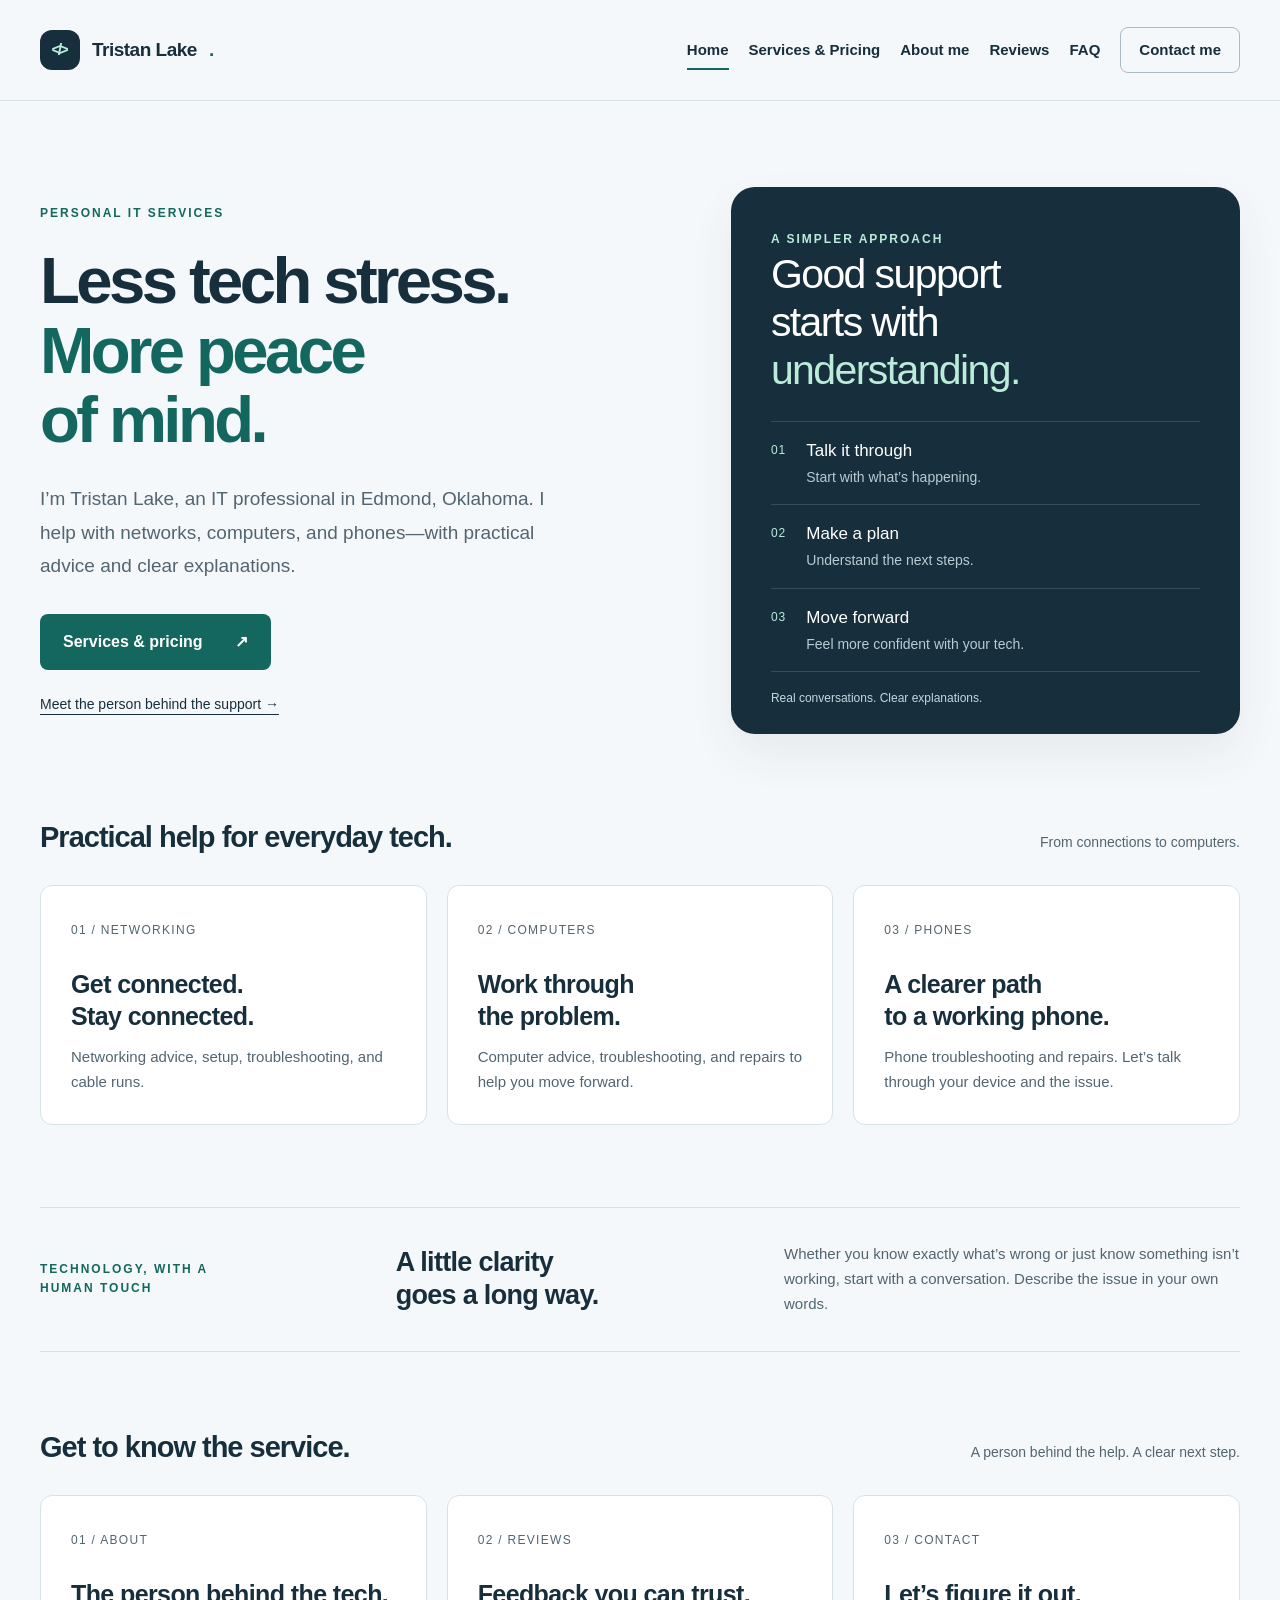
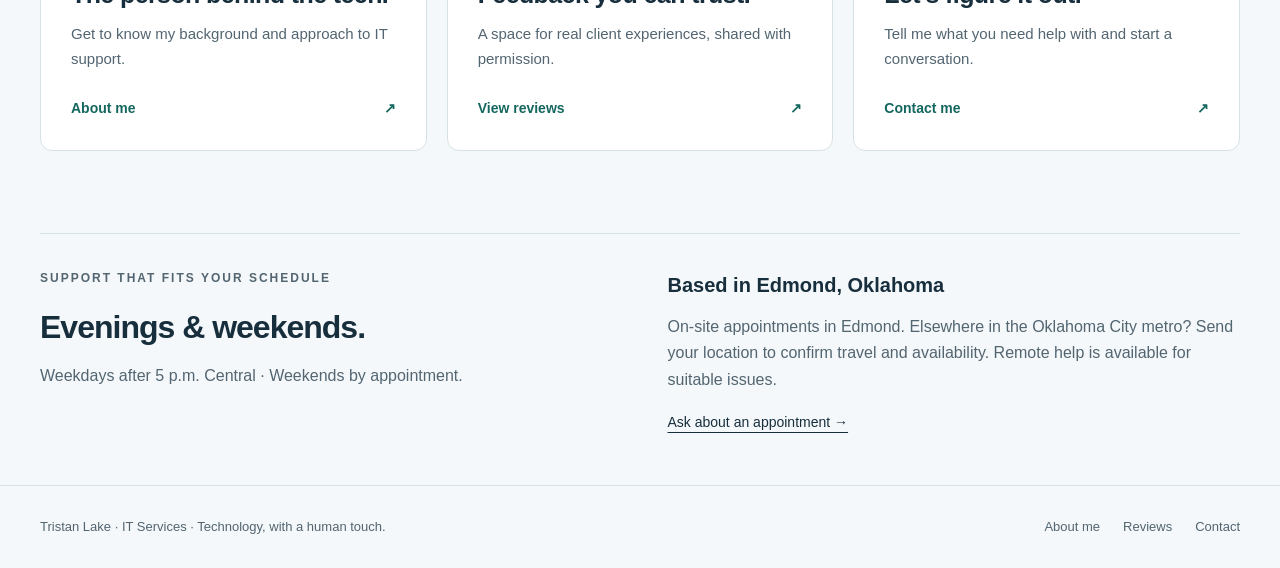
==== index.html @ 0b8d4f33 "Add IT services website with pricing, FAQs, and contact form" ====
<!doctype html>
<html lang="en"><head><meta charset="utf-8"><meta name="viewport" content="width=device-width, initial-scale=1"><meta name="description" content="Personal IT services. Learn about the person behind the support, read real client feedback, and get in touch."><meta name="theme-color" content="#172e3d"><title>IT support, made simple. | Tristan Lake · IT Services</title><link rel="stylesheet" href="styles.css"><script src="site.js" defer></script><link rel="icon" type="image/svg+xml" href="favicon.svg"></head><body><a class="skip" href="#main">Skip to content</a><header><div class="wrap header-inner"><a class="brand" href="index.html" aria-label="IT Services home"><span class="brand-icon" aria-hidden="true">&lt;/&gt;</span>Tristan Lake<span style="color:var(--teal)">.</span></a><nav aria-label="Main navigation"><a href="index.html" aria-current="page">Home</a><a href="services.html">Services & Pricing</a><a href="about.html">About me</a><a href="reviews.html">Reviews</a><a href="faq.html">FAQ</a><a href="contact.html" class="nav-contact">Contact me</a></nav></div></header><main id="main" class="wrap"><section class="hero"><div><p class="eyebrow">PERSONAL IT SERVICES</p><h1>Less tech stress.<br><span>More peace<br>of mind.</span></h1><p class="lead">I’m Tristan Lake, an IT professional in Edmond, Oklahoma. I help with networks, computers, and phones—with practical advice and clear explanations.</p><div class="actions"><a class="button" href="services.html">Services &amp; pricing <span aria-hidden="true">↗</span></a><a class="text-link" href="about.html">Meet the person behind the support <span aria-hidden="true">→</span></a></div></div><aside class="feature"><span class="eyebrow">A SIMPLER APPROACH</span><h2>Good support<br>starts with<br><em>understanding.</em></h2><div class="steps"><div><span>01</span><p>Talk it through<small>Start with what’s happening.</small></p></div><div><span>02</span><p>Make a plan<small>Understand the next steps.</small></p></div><div><span>03</span><p>Move forward<small>Feel more confident with your tech.</small></p></div></div><p class="feature-bottom">Real conversations. Clear explanations.</p></aside></section><section class="section services"><div class="section-heading"><h2>Practical help for everyday tech.</h2><p>From connections to computers.</p></div><div class="cards"><div class="card"><span class="card-number">01 / NETWORKING</span><h3>Get connected.<br>Stay connected.</h3><p>Networking advice, setup, troubleshooting, and cable runs.</p></div><div class="card"><span class="card-number">02 / COMPUTERS</span><h3>Work through<br>the problem.</h3><p>Computer advice, troubleshooting, and repairs to help you move forward.</p></div><div class="card"><span class="card-number">03 / PHONES</span><h3>A clearer path<br>to a working phone.</h3><p>Phone troubleshooting and repairs. Let’s talk through your device and the issue.</p></div></div></section><section class="intro-strip"><p class="eyebrow">TECHNOLOGY, WITH A HUMAN TOUCH</p><h2>A little clarity<br>goes a long way.</h2><p>Whether you know exactly what’s wrong or just know something isn’t working, start with a conversation. Describe the issue in your own words.</p></section><section class="section"><div class="section-heading"><h2>Get to know the service.</h2><p>A person behind the help. A clear next step.</p></div><div class="cards"><a class="card" href="about.html"><span class="card-number">01 / ABOUT</span><h3>The person behind the tech.</h3><p>Get to know my background and approach to IT support.</p><span class="card-link">About me <span aria-hidden="true">↗</span></span></a><a class="card" href="reviews.html"><span class="card-number">02 / REVIEWS</span><h3>Feedback you can trust.</h3><p>A space for real client experiences, shared with permission.</p><span class="card-link">View reviews <span aria-hidden="true">↗</span></span></a><a class="card" href="contact.html"><span class="card-number">03 / CONTACT</span><h3>Let’s figure it out.</h3><p>Tell me what you need help with and start a conversation.</p><span class="card-link">Contact me <span aria-hidden="true">↗</span></span></a></div></section><section class="availability"><div><p class="eyebrow">SUPPORT THAT FITS YOUR SCHEDULE</p><h2>Evenings &amp; weekends.</h2><p>Weekdays after 5 p.m. Central · Weekends by appointment.</p></div><div><h3>Based in Edmond, Oklahoma</h3><p>On-site appointments in Edmond. Elsewhere in the Oklahoma City metro? Send your location to confirm travel and availability. Remote help is available for suitable issues.</p><a href="contact.html" class="text-link">Ask about an appointment →</a></div></section></main><footer><div class="wrap footer-inner"><p>Tristan Lake · IT Services · Technology, with a human touch.</p><div class="footer-links"><a href="about.html">About me</a><a href="reviews.html">Reviews</a><a href="contact.html">Contact</a></div></div></footer></body></html>
---- styles.css ----
:root{--ink:#172e3d;--muted:#526571;--paper:#f5f8fa;--teal:#14675e;--line:#d7e2e6;--mint:#bbecda}*{box-sizing:border-box}html{scroll-behavior:smooth}body{margin:0;background:var(--paper);color:var(--ink);font-family:Inter,"Segoe UI",Arial,sans-serif;font-size:16px;line-height:1.65}a{color:inherit}a,button{-webkit-tap-highlight-color:transparent}a:focus-visible,button:focus-visible{outline:3px solid #1a8d80;outline-offset:6px}::selection{background:#bbecda}.wrap{width:min(1200px,calc(100% - 80px));margin:auto}.skip{position:absolute;left:20px;top:-90px;z-index:10;background:white;padding:12px}.skip:focus{top:12px}header{border-bottom:1px solid var(--line)}.header-inner{min-height:100px;display:flex;align-items:center;justify-content:space-between;gap:30px}.brand{display:flex;align-items:center;gap:12px;text-decoration:none;font-weight:750;font-size:19px;letter-spacing:-.5px}.brand-icon{display:grid;place-items:center;background:var(--ink);color:var(--mint);width:40px;height:40px;border-radius:12px;font-size:16px;letter-spacing:-3px;padding-right:3px}nav{display:flex;align-items:center;gap:32px}nav a{text-decoration:none;font-size:15px;font-weight:600;position:relative}nav a[aria-current=page]:after{content:"";height:2px;position:absolute;bottom:-8px;left:0;right:0;background:var(--teal)}nav a:hover{color:var(--teal)}.nav-contact{border:1px solid #a9bcc4;border-radius:8px;padding:10px 18px}.hero{display:grid;grid-template-columns:1.2fr 1fr;gap:80px;padding:86px 0 80px;align-items:center}.eyebrow{font-size:12px;letter-spacing:2px;font-weight:750;margin:0 0 22px;color:var(--teal)}h1,h2,h3,p{margin-top:0}h1{font-size:clamp(45px,5.1vw,72px);font-weight:650;letter-spacing:-3.6px;line-height:1.07;margin-bottom:27px}h1 span{color:var(--teal)}.lead{font-size:19px;line-height:1.75;color:var(--muted);max-width:510px;margin-bottom:32px}.actions{display:flex;align-items:flex-start;gap:23px;flex-direction:column}.button{display:inline-flex;align-items:center;justify-content:space-between;gap:32px;background:var(--teal);color:white;text-decoration:none;padding:15px 23px;border-radius:8px;font-weight:650;transition:background .2s,transform .2s}.button:hover{background:#104f48;transform:translateY(-2px)}.text-link{text-underline-offset:5px;font-size:14px}.feature{background:var(--ink);color:white;border-radius:24px;padding:38px 40px 25px;position:relative;box-shadow:0 20px 45px #17324412}.feature .eyebrow{color:var(--mint)}.feature h2{font-weight:500;font-size:41px;line-height:1.17;letter-spacing:-1.6px;margin-bottom:26px}.feature em{font-style:normal;color:var(--mint)}.steps>div{display:flex;gap:20px;border-top:1px solid #ffffff24;padding:15px 0}.steps>div>span{font-size:12px;letter-spacing:1px;color:var(--mint);padding-top:4px}.steps p{margin:0;font-size:17px}.steps small{display:block;color:#b9cbd3;font-size:14px;margin-top:1px}.feature-bottom{border-top:1px solid #ffffff24;padding-top:17px;margin-bottom:0;font-size:12px;color:#c5d7df}.intro-strip{border-top:1px solid var(--line);border-bottom:1px solid var(--line);padding:34px 0;display:grid;grid-template-columns:1fr 1.1fr 1.4fr;gap:30px;align-items:center}.intro-strip .eyebrow{margin:0;max-width:180px}.intro-strip h2{font-size:27px;letter-spacing:-.7px;line-height:1.25;margin:0}.intro-strip>p:last-child{color:var(--muted);font-size:15px;margin:0}.section{padding:72px 0 82px}.section-heading{display:flex;align-items:baseline;justify-content:space-between;gap:20px;margin-bottom:24px}.section-heading h2{font-size:29px;letter-spacing:-1px;margin:0}.section-heading p{font-size:14px;color:var(--muted);margin:0}.cards{display:grid;grid-template-columns:repeat(3,1fr);gap:20px}.card{background:white;border:1px solid var(--line);border-radius:12px;padding:30px;text-decoration:none;transition:transform .2s,border-color .2s}.card:hover{transform:translateY(-5px);border-color:var(--teal)}.card-number{font-size:12px;letter-spacing:1.3px;color:var(--muted)}.card h3{font-size:25px;line-height:1.3;letter-spacing:-.6px;margin:25px 0 12px}.card p{color:var(--muted);font-size:15px;margin-bottom:25px}.card-link{display:flex;justify-content:space-between;color:var(--teal);font-weight:650;font-size:14px}footer{border-top:1px solid var(--line);padding:30px 0}.footer-inner{display:flex;align-items:center;justify-content:space-between;gap:25px;font-size:13px;color:var(--muted)}.footer-inner p{margin:0}.footer-links{display:flex;gap:23px}.footer-links a{text-decoration:none}.page-heading{padding:77px 0 47px}.page-heading h1{font-size:clamp(43px,5vw,65px)}.page-heading .lead{max-width:600px}.about-layout{display:grid;grid-template-columns:.8fr 1.3fr;gap:80px;padding-bottom:90px;align-items:start}.profile-panel{padding:40px;border-radius:18px;background:var(--ink);color:white}.monogram{width:105px;height:105px;display:grid;place-items:center;border:1px solid #a1c9c5;border-radius:50%;font-size:32px;color:var(--mint);margin-bottom:48px}.profile-panel .eyebrow{color:var(--mint);margin-bottom:12px}.profile-panel h2{font-size:30px;margin-bottom:2px}.profile-panel p{color:#d1dfe5}.profile-panel .location{border-top:1px solid #ffffff33;padding-top:20px;margin-top:30px}.story h2,.contact-layout h2{font-size:32px;letter-spacing:-1px}.story h3{font-size:21px;margin:28px 0 10px}.story p{color:var(--muted)}.placeholder{border-left:3px solid #a9cec5;padding-left:18px}.story .button{margin-top:18px}.empty-reviews{background:white;border:1px solid var(--line);border-radius:20px;padding:40px 30px 55px;text-align:center;max-width:850px;margin:0 auto}.quote-mark{display:block;font:90px Georgia,serif;line-height:.9;color:var(--teal)}.empty-reviews h2{font-size:35px;line-height:1.25;letter-spacing:-1px}.empty-reviews>p:not(.eyebrow){max-width:540px;margin:0 auto 30px;color:var(--muted)}.empty-reviews .eyebrow{margin:5px 0 20px}.review-note{text-align:center;font-size:14px;color:var(--muted);margin:25px 0 80px}.contact-layout{display:grid;grid-template-columns:1fr 1fr;gap:80px;padding-bottom:80px}.contact-panel{padding:35px 40px;background:white;border:1px solid var(--line);border-radius:16px}.contact-notice{color:var(--teal);background:#e7f4ef;padding:12px 16px;border-radius:6px;font-size:15px}dl{margin:25px 0 0}dl>div{padding:18px 0;border-top:1px solid var(--line)}dt{font-size:13px;color:var(--muted)}dd{margin:4px 0 0;font-size:18px;overflow-wrap:anywhere}.contact-help{padding-top:15px}.contact-help>p,.contact-help li p{color:var(--muted)}.contact-help ol{padding-left:26px}.contact-help li{padding-left:10px;margin:24px 0}.contact-help li::marker{color:var(--teal);font-weight:bold}.contact-help h3{font-size:18px;margin-bottom:3px}.contact-help li p{font-size:15px}.privacy-note{border-top:1px solid var(--line);padding-top:20px;font-size:14px}@media(max-width:950px){.hero{gap:35px}h1{letter-spacing:-2.5px}.feature{padding:30px}.feature h2{font-size:34px}.section-heading{display:block}.section-heading p{margin-top:8px}.card{padding:23px}.about-layout,.contact-layout{gap:40px}}@media(max-width:700px){.wrap{width:calc(100% - 40px)}.header-inner{padding:20px 0;align-items:flex-start;gap:20px;flex-direction:column;min-height:0}nav{gap:24px;width:100%;justify-content:space-between}nav a{font-size:14px}.nav-contact{padding:5px 10px}.hero{grid-template-columns:1fr;padding:48px 0;gap:38px}h1{font-size:52px;letter-spacing:-2.7px}.lead{font-size:17px}.feature{padding:30px}.feature h2{font-size:37px}.intro-strip{grid-template-columns:1fr;gap:19px}.intro-strip .eyebrow{max-width:none}.cards{grid-template-columns:1fr}.section{padding:45px 0}.card h3{margin-top:15px}.card p{margin-bottom:20px}.page-heading{padding-top:45px;padding-bottom:25px}.about-layout,.contact-layout{grid-template-columns:1fr;gap:35px;padding-bottom:50px}.profile-panel{padding:30px}.monogram{margin-bottom:28px}.footer-inner{align-items:flex-start;flex-direction:column;gap:15px}.empty-reviews{padding:35px 22px}.empty-reviews h2{font-size:29px}.contact-panel{padding:26px}.review-note{margin-bottom:50px}}@media(prefers-reduced-motion:reduce){html{scroll-behavior:auto}*{transition:none!important}}

.services{padding-top:0}.services .card p{margin-bottom:0}

.credentials{list-style:none;padding:0;margin:20px 0}.credentials li{padding:13px 0;border-bottom:1px solid var(--line)}.credentials strong{display:block;font-size:16px}.credentials span{font-size:14px;color:var(--muted)}.experience{padding-top:0}.career-list article{display:grid;grid-template-columns:1fr 1.6fr;gap:45px;padding:28px 0;border-top:1px solid var(--line)}.career-list .eyebrow{margin-bottom:10px}.career-list h3{font-size:23px;margin-bottom:4px}.career-list .role{font-size:15px;margin-bottom:0;color:var(--muted)}.career-list article>p{color:var(--muted);margin-bottom:0}.contact-panel dd a{text-underline-offset:4px;color:var(--teal)}@media(max-width:700px){.career-list article{grid-template-columns:1fr;gap:16px}}
nav{gap:20px}.header-inner{gap:20px}.brand{white-space:nowrap}.pricing-grid{display:grid;grid-template-columns:repeat(3,1fr);gap:22px;margin-bottom:25px}.price-card{padding:30px;border:1px solid var(--line);background:#fff;border-radius:16px;display:flex;flex-direction:column}.price-card h2{font-size:25px;letter-spacing:-.7px}.price-card>p:not(.eyebrow):not(.price){color:var(--muted)}.price{font-size:52px;line-height:1.2;letter-spacing:-2px;font-weight:650;margin-bottom:20px}.price span{font-size:15px;font-weight:400;letter-spacing:0}.quote-price{font-size:36px}.price-card ul{padding-left:20px;margin-bottom:30px;font-size:15px}.price-card li{margin-bottom:10px}.price-card .button{margin-top:auto;font-size:14px;gap:12px}.highlighted{background:#e5f2ed;border-color:#90b9af}.service-table article{display:grid;grid-template-columns:1fr 210px;gap:35px;padding:26px 0;border-top:1px solid var(--line)}.service-table h3{font-size:21px;margin-bottom:7px}.service-table p{max-width:760px;margin:0;color:var(--muted)}.service-table strong{font-size:18px;color:var(--teal);text-align:right}.pricing-notes{background:#e9f0f4;border-radius:14px;padding:30px;margin-bottom:50px}.pricing-notes h2{font-size:25px}.pricing-notes p:last-child{margin-bottom:0}.availability{display:grid;grid-template-columns:1fr 1fr;gap:55px;padding:35px 0 50px;border-top:1px solid var(--line)}.availability .eyebrow{margin-bottom:12px}.availability h2{font-size:32px;letter-spacing:-1px;margin-bottom:10px}.availability h3{font-size:20px;margin-bottom:12px}.availability p{color:var(--muted)}.faq-list{max-width:900px;margin-bottom:50px}.faq-list details{border-top:1px solid var(--line);padding:22px 0}.faq-list summary{cursor:pointer;font-weight:650;font-size:19px;list-style-position:outside;margin-left:22px;padding-left:10px}.faq-list summary::marker{color:var(--teal)}.faq-list details p{color:var(--muted);margin:17px 0 0 32px;max-width:780px}.faq-cta{padding:35px;background:#e5f2ed;border-radius:15px;margin-bottom:60px}.faq-cta h2{font-size:28px;letter-spacing:-.7px}.message-section{display:grid;grid-template-columns:.85fr 1.15fr;gap:70px;padding:40px 0 80px;border-top:1px solid var(--line)}.message-section h2{font-size:34px;letter-spacing:-1px;line-height:1.2}.message-section p{color:var(--muted)}form{background:white;border:1px solid var(--line);padding:30px;border-radius:14px}label{display:block;font-weight:600;margin:18px 0 7px}label:first-of-type{margin-top:0}label span{font-weight:400;color:var(--muted)}input,select,textarea{font:inherit;color:var(--ink);width:100%;border:1px solid #a2b7c0;border-radius:7px;padding:11px 13px;background:#fff}textarea{resize:vertical}input:focus,textarea:focus,select:focus{outline:3px solid #bbecda;outline-offset:2px;border-color:var(--teal)}form button{border:0;cursor:pointer;font:inherit;margin-top:20px}form .small,.small{font-size:14px;overflow-wrap:anywhere}.honeypot{display:none}.enter{animation:enter .55s ease-out both}.price-card:nth-child(2){animation-delay:.07s}.price-card:nth-child(3){animation-delay:.14s}@keyframes enter{from{opacity:0;transform:translateY(10px)}to{opacity:1;transform:translateY(0)}}@media(max-width:1050px){.header-inner{flex-wrap:wrap;padding:22px 0}nav{flex-wrap:wrap;row-gap:16px}.pricing-grid{gap:15px}.price-card{padding:23px}.message-section{gap:35px}}@media(max-width:760px){.pricing-grid,.availability,.message-section{grid-template-columns:1fr}.price-card{padding:28px}.availability{gap:20px}.service-table article{grid-template-columns:1fr;gap:12px}.service-table strong{text-align:left}.message-section{padding-bottom:45px}.faq-list summary{font-size:17px}.faq-cta{padding:25px}nav{justify-content:flex-start;gap:18px}.header-inner nav a{font-size:14px}.price{font-size:45px}.message-section form{padding:22px}}@media(prefers-reduced-motion:reduce){.enter{animation:none}.price-card{animation-delay:0s}}
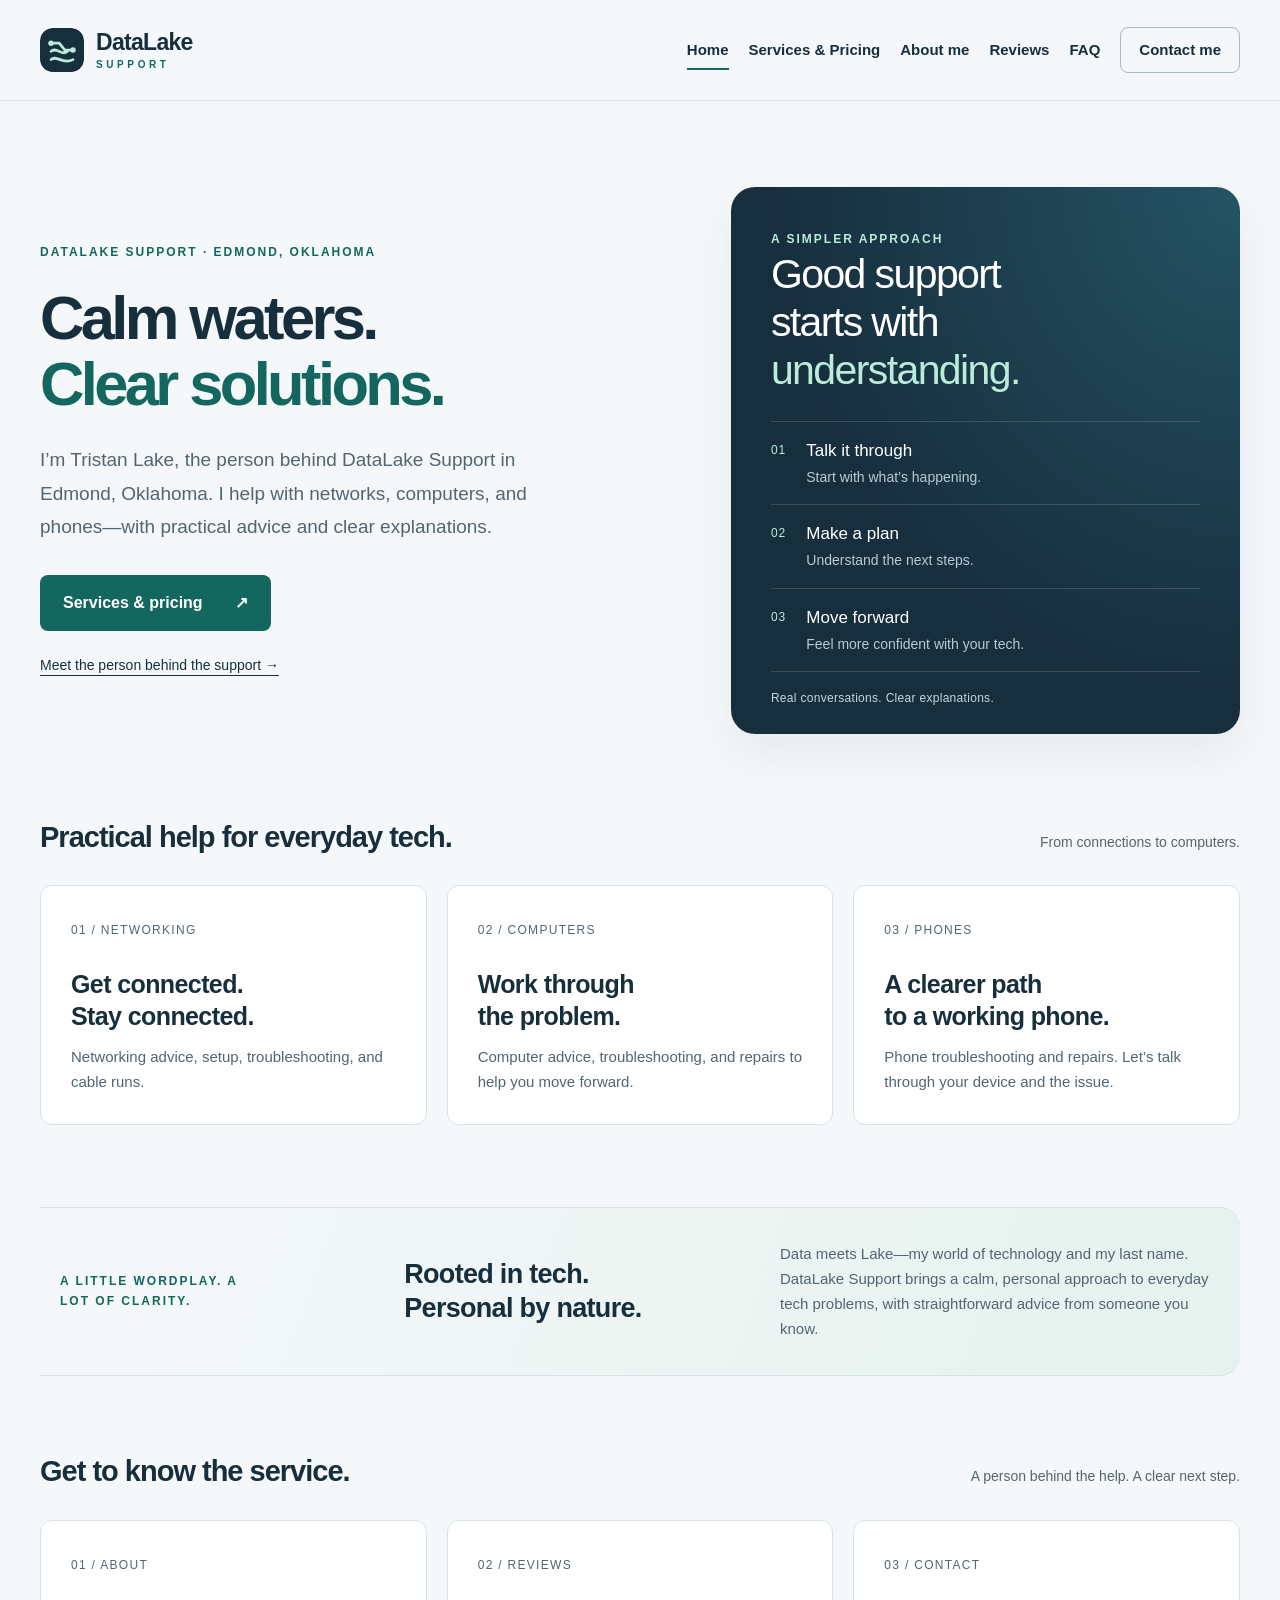
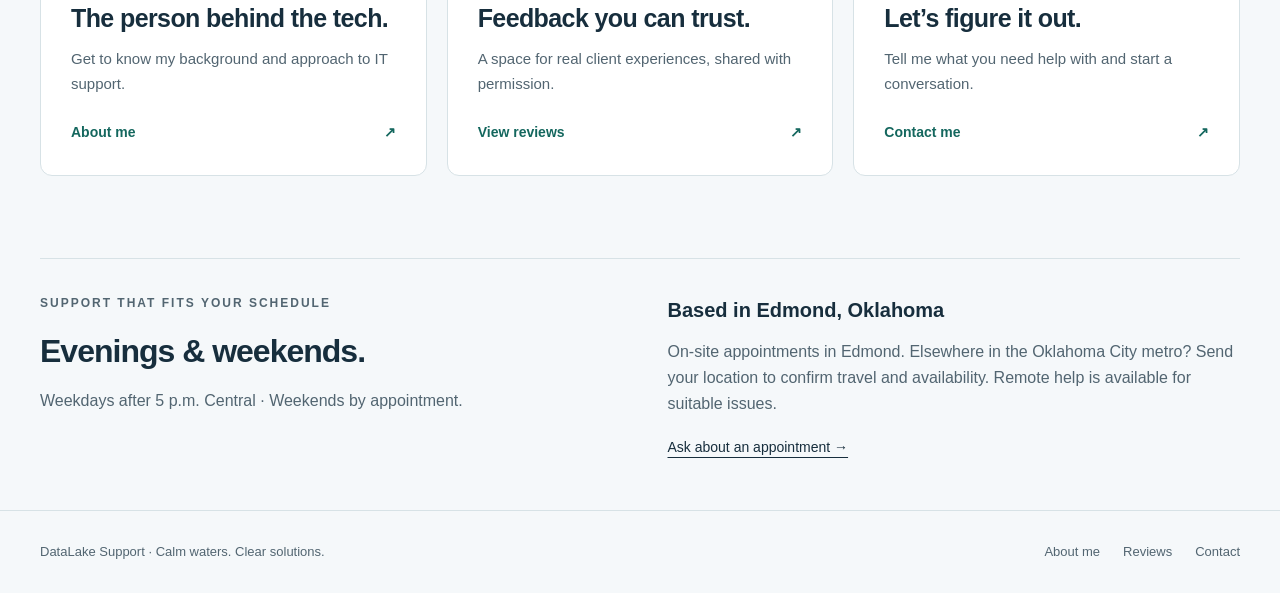
==== commit 1b620de2: "Rebrand website as DataLake Support Introduce DataLake Support with the tagline Calm waters. Clear s" ====
--- a/index.html
+++ b/index.html
@@ -1,2 +1,2 @@
 <!doctype html>
-<html lang="en"><head><meta charset="utf-8"><meta name="viewport" content="width=device-width, initial-scale=1"><meta name="description" content="Personal IT services. Learn about the person behind the support, read real client feedback, and get in touch."><meta name="theme-color" content="#172e3d"><title>IT support, made simple. | Tristan Lake · IT Services</title><link rel="stylesheet" href="styles.css"><script src="site.js" defer></script><link rel="icon" type="image/svg+xml" href="favicon.svg"></head><body><a class="skip" href="#main">Skip to content</a><header><div class="wrap header-inner"><a class="brand" href="index.html" aria-label="IT Services home"><span class="brand-icon" aria-hidden="true">&lt;/&gt;</span>Tristan Lake<span style="color:var(--teal)">.</span></a><nav aria-label="Main navigation"><a href="index.html" aria-current="page">Home</a><a href="services.html">Services & Pricing</a><a href="about.html">About me</a><a href="reviews.html">Reviews</a><a href="faq.html">FAQ</a><a href="contact.html" class="nav-contact">Contact me</a></nav></div></header><main id="main" class="wrap"><section class="hero"><div><p class="eyebrow">PERSONAL IT SERVICES</p><h1>Less tech stress.<br><span>More peace<br>of mind.</span></h1><p class="lead">I’m Tristan Lake, an IT professional in Edmond, Oklahoma. I help with networks, computers, and phones—with practical advice and clear explanations.</p><div class="actions"><a class="button" href="services.html">Services &amp; pricing <span aria-hidden="true">↗</span></a><a class="text-link" href="about.html">Meet the person behind the support <span aria-hidden="true">→</span></a></div></div><aside class="feature"><span class="eyebrow">A SIMPLER APPROACH</span><h2>Good support<br>starts with<br><em>understanding.</em></h2><div class="steps"><div><span>01</span><p>Talk it through<small>Start with what’s happening.</small></p></div><div><span>02</span><p>Make a plan<small>Understand the next steps.</small></p></div><div><span>03</span><p>Move forward<small>Feel more confident with your tech.</small></p></div></div><p class="feature-bottom">Real conversations. Clear explanations.</p></aside></section><section class="section services"><div class="section-heading"><h2>Practical help for everyday tech.</h2><p>From connections to computers.</p></div><div class="cards"><div class="card"><span class="card-number">01 / NETWORKING</span><h3>Get connected.<br>Stay connected.</h3><p>Networking advice, setup, troubleshooting, and cable runs.</p></div><div class="card"><span class="card-number">02 / COMPUTERS</span><h3>Work through<br>the problem.</h3><p>Computer advice, troubleshooting, and repairs to help you move forward.</p></div><div class="card"><span class="card-number">03 / PHONES</span><h3>A clearer path<br>to a working phone.</h3><p>Phone troubleshooting and repairs. Let’s talk through your device and the issue.</p></div></div></section><section class="intro-strip"><p class="eyebrow">TECHNOLOGY, WITH A HUMAN TOUCH</p><h2>A little clarity<br>goes a long way.</h2><p>Whether you know exactly what’s wrong or just know something isn’t working, start with a conversation. Describe the issue in your own words.</p></section><section class="section"><div class="section-heading"><h2>Get to know the service.</h2><p>A person behind the help. A clear next step.</p></div><div class="cards"><a class="card" href="about.html"><span class="card-number">01 / ABOUT</span><h3>The person behind the tech.</h3><p>Get to know my background and approach to IT support.</p><span class="card-link">About me <span aria-hidden="true">↗</span></span></a><a class="card" href="reviews.html"><span class="card-number">02 / REVIEWS</span><h3>Feedback you can trust.</h3><p>A space for real client experiences, shared with permission.</p><span class="card-link">View reviews <span aria-hidden="true">↗</span></span></a><a class="card" href="contact.html"><span class="card-number">03 / CONTACT</span><h3>Let’s figure it out.</h3><p>Tell me what you need help with and start a conversation.</p><span class="card-link">Contact me <span aria-hidden="true">↗</span></span></a></div></section><section class="availability"><div><p class="eyebrow">SUPPORT THAT FITS YOUR SCHEDULE</p><h2>Evenings &amp; weekends.</h2><p>Weekdays after 5 p.m. Central · Weekends by appointment.</p></div><div><h3>Based in Edmond, Oklahoma</h3><p>On-site appointments in Edmond. Elsewhere in the Oklahoma City metro? Send your location to confirm travel and availability. Remote help is available for suitable issues.</p><a href="contact.html" class="text-link">Ask about an appointment →</a></div></section></main><footer><div class="wrap footer-inner"><p>Tristan Lake · IT Services · Technology, with a human touch.</p><div class="footer-links"><a href="about.html">About me</a><a href="reviews.html">Reviews</a><a href="contact.html">Contact</a></div></div></footer></body></html>
+<html lang="en"><head><meta charset="utf-8"><meta name="viewport" content="width=device-width, initial-scale=1"><meta name="description" content="DataLake Support: personal IT help in Edmond, Oklahoma. Computer repairs, Wi-Fi, networking, and phone troubleshooting with Tristan Lake."><meta name="theme-color" content="#172e3d"><title>Personal IT support in Edmond, OK | DataLake Support</title><link rel="stylesheet" href="styles.css"><script src="site.js" defer></script><link rel="icon" type="image/svg+xml" href="favicon.svg"></head><body><a class="skip" href="#main">Skip to content</a><header><div class="wrap header-inner"><a class="brand" href="index.html" aria-label="DataLake Support home"><img class="brand-mark" src="favicon.svg" width="44" height="44" alt=""><span class="brand-wordmark">DataLake<span class="brand-subtitle">SUPPORT</span></span></a><nav aria-label="Main navigation"><a href="index.html" aria-current="page">Home</a><a href="services.html">Services & Pricing</a><a href="about.html">About me</a><a href="reviews.html">Reviews</a><a href="faq.html">FAQ</a><a href="contact.html" class="nav-contact">Contact me</a></nav></div></header><main id="main" class="wrap"><section class="hero"><div><p class="eyebrow">DATALAKE SUPPORT · EDMOND, OKLAHOMA</p><h1>Calm waters.<br><span>Clear solutions.</span></h1><p class="lead">I’m Tristan Lake, the person behind DataLake Support in Edmond, Oklahoma. I help with networks, computers, and phones—with practical advice and clear explanations.</p><div class="actions"><a class="button" href="services.html">Services &amp; pricing <span aria-hidden="true">↗</span></a><a class="text-link" href="about.html">Meet the person behind the support <span aria-hidden="true">→</span></a></div></div><aside class="feature"><span class="eyebrow">A SIMPLER APPROACH</span><h2>Good support<br>starts with<br><em>understanding.</em></h2><div class="steps"><div><span>01</span><p>Talk it through<small>Start with what’s happening.</small></p></div><div><span>02</span><p>Make a plan<small>Understand the next steps.</small></p></div><div><span>03</span><p>Move forward<small>Feel more confident with your tech.</small></p></div></div><p class="feature-bottom">Real conversations. Clear explanations.</p></aside></section><section class="section services"><div class="section-heading"><h2>Practical help for everyday tech.</h2><p>From connections to computers.</p></div><div class="cards"><div class="card"><span class="card-number">01 / NETWORKING</span><h3>Get connected.<br>Stay connected.</h3><p>Networking advice, setup, troubleshooting, and cable runs.</p></div><div class="card"><span class="card-number">02 / COMPUTERS</span><h3>Work through<br>the problem.</h3><p>Computer advice, troubleshooting, and repairs to help you move forward.</p></div><div class="card"><span class="card-number">03 / PHONES</span><h3>A clearer path<br>to a working phone.</h3><p>Phone troubleshooting and repairs. Let’s talk through your device and the issue.</p></div></div></section><section class="intro-strip"><p class="eyebrow">A LITTLE WORDPLAY. A LOT OF CLARITY.</p><h2>Rooted in tech.<br>Personal by nature.</h2><p>Data meets Lake—my world of technology and my last name. DataLake Support brings a calm, personal approach to everyday tech problems, with straightforward advice from someone you know.</p></section><section class="section"><div class="section-heading"><h2>Get to know the service.</h2><p>A person behind the help. A clear next step.</p></div><div class="cards"><a class="card" href="about.html"><span class="card-number">01 / ABOUT</span><h3>The person behind the tech.</h3><p>Get to know my background and approach to IT support.</p><span class="card-link">About me <span aria-hidden="true">↗</span></span></a><a class="card" href="reviews.html"><span class="card-number">02 / REVIEWS</span><h3>Feedback you can trust.</h3><p>A space for real client experiences, shared with permission.</p><span class="card-link">View reviews <span aria-hidden="true">↗</span></span></a><a class="card" href="contact.html"><span class="card-number">03 / CONTACT</span><h3>Let’s figure it out.</h3><p>Tell me what you need help with and start a conversation.</p><span class="card-link">Contact me <span aria-hidden="true">↗</span></span></a></div></section><section class="availability"><div><p class="eyebrow">SUPPORT THAT FITS YOUR SCHEDULE</p><h2>Evenings &amp; weekends.</h2><p>Weekdays after 5 p.m. Central · Weekends by appointment.</p></div><div><h3>Based in Edmond, Oklahoma</h3><p>On-site appointments in Edmond. Elsewhere in the Oklahoma City metro? Send your location to confirm travel and availability. Remote help is available for suitable issues.</p><a href="contact.html" class="text-link">Ask about an appointment →</a></div></section></main><footer><div class="wrap footer-inner"><p>DataLake Support · Calm waters. Clear solutions.</p><div class="footer-links"><a href="about.html">About me</a><a href="reviews.html">Reviews</a><a href="contact.html">Contact</a></div></div></footer></body></html>
--- a/styles.css
+++ b/styles.css
@@ -3,4 +3,9 @@
 .services{padding-top:0}.services .card p{margin-bottom:0}
 
 .credentials{list-style:none;padding:0;margin:20px 0}.credentials li{padding:13px 0;border-bottom:1px solid var(--line)}.credentials strong{display:block;font-size:16px}.credentials span{font-size:14px;color:var(--muted)}.experience{padding-top:0}.career-list article{display:grid;grid-template-columns:1fr 1.6fr;gap:45px;padding:28px 0;border-top:1px solid var(--line)}.career-list .eyebrow{margin-bottom:10px}.career-list h3{font-size:23px;margin-bottom:4px}.career-list .role{font-size:15px;margin-bottom:0;color:var(--muted)}.career-list article>p{color:var(--muted);margin-bottom:0}.contact-panel dd a{text-underline-offset:4px;color:var(--teal)}@media(max-width:700px){.career-list article{grid-template-columns:1fr;gap:16px}}
-nav{gap:20px}.header-inner{gap:20px}.brand{white-space:nowrap}.pricing-grid{display:grid;grid-template-columns:repeat(3,1fr);gap:22px;margin-bottom:25px}.price-card{padding:30px;border:1px solid var(--line);background:#fff;border-radius:16px;display:flex;flex-direction:column}.price-card h2{font-size:25px;letter-spacing:-.7px}.price-card>p:not(.eyebrow):not(.price){color:var(--muted)}.price{font-size:52px;line-height:1.2;letter-spacing:-2px;font-weight:650;margin-bottom:20px}.price span{font-size:15px;font-weight:400;letter-spacing:0}.quote-price{font-size:36px}.price-card ul{padding-left:20px;margin-bottom:30px;font-size:15px}.price-card li{margin-bottom:10px}.price-card .button{margin-top:auto;font-size:14px;gap:12px}.highlighted{background:#e5f2ed;border-color:#90b9af}.service-table article{display:grid;grid-template-columns:1fr 210px;gap:35px;padding:26px 0;border-top:1px solid var(--line)}.service-table h3{font-size:21px;margin-bottom:7px}.service-table p{max-width:760px;margin:0;color:var(--muted)}.service-table strong{font-size:18px;color:var(--teal);text-align:right}.pricing-notes{background:#e9f0f4;border-radius:14px;padding:30px;margin-bottom:50px}.pricing-notes h2{font-size:25px}.pricing-notes p:last-child{margin-bottom:0}.availability{display:grid;grid-template-columns:1fr 1fr;gap:55px;padding:35px 0 50px;border-top:1px solid var(--line)}.availability .eyebrow{margin-bottom:12px}.availability h2{font-size:32px;letter-spacing:-1px;margin-bottom:10px}.availability h3{font-size:20px;margin-bottom:12px}.availability p{color:var(--muted)}.faq-list{max-width:900px;margin-bottom:50px}.faq-list details{border-top:1px solid var(--line);padding:22px 0}.faq-list summary{cursor:pointer;font-weight:650;font-size:19px;list-style-position:outside;margin-left:22px;padding-left:10px}.faq-list summary::marker{color:var(--teal)}.faq-list details p{color:var(--muted);margin:17px 0 0 32px;max-width:780px}.faq-cta{padding:35px;background:#e5f2ed;border-radius:15px;margin-bottom:60px}.faq-cta h2{font-size:28px;letter-spacing:-.7px}.message-section{display:grid;grid-template-columns:.85fr 1.15fr;gap:70px;padding:40px 0 80px;border-top:1px solid var(--line)}.message-section h2{font-size:34px;letter-spacing:-1px;line-height:1.2}.message-section p{color:var(--muted)}form{background:white;border:1px solid var(--line);padding:30px;border-radius:14px}label{display:block;font-weight:600;margin:18px 0 7px}label:first-of-type{margin-top:0}label span{font-weight:400;color:var(--muted)}input,select,textarea{font:inherit;color:var(--ink);width:100%;border:1px solid #a2b7c0;border-radius:7px;padding:11px 13px;background:#fff}textarea{resize:vertical}input:focus,textarea:focus,select:focus{outline:3px solid #bbecda;outline-offset:2px;border-color:var(--teal)}form button{border:0;cursor:pointer;font:inherit;margin-top:20px}form .small,.small{font-size:14px;overflow-wrap:anywhere}.honeypot{display:none}.enter{animation:enter .55s ease-out both}.price-card:nth-child(2){animation-delay:.07s}.price-card:nth-child(3){animation-delay:.14s}@keyframes enter{from{opacity:0;transform:translateY(10px)}to{opacity:1;transform:translateY(0)}}@media(max-width:1050px){.header-inner{flex-wrap:wrap;padding:22px 0}nav{flex-wrap:wrap;row-gap:16px}.pricing-grid{gap:15px}.price-card{padding:23px}.message-section{gap:35px}}@media(max-width:760px){.pricing-grid,.availability,.message-section{grid-template-columns:1fr}.price-card{padding:28px}.availability{gap:20px}.service-table article{grid-template-columns:1fr;gap:12px}.service-table strong{text-align:left}.message-section{padding-bottom:45px}.faq-list summary{font-size:17px}.faq-cta{padding:25px}nav{justify-content:flex-start;gap:18px}.header-inner nav a{font-size:14px}.price{font-size:45px}.message-section form{padding:22px}}@media(prefers-reduced-motion:reduce){.enter{animation:none}.price-card{animation-delay:0s}}
+nav{gap:20px}.header-inner{gap:20px}.brand{white-space:nowrap}.pricing-grid{display:grid;grid-template-columns:repeat(3,1fr);gap:22px;margin-bottom:25px}.price-card{padding:30px;border:1px solid var(--line);background:#fff;border-radius:16px;display:flex;flex-direction:column}.price-card h2{font-size:25px;letter-spacing:-.7px}.price-card>p:not(.eyebrow):not(.price){color:var(--muted)}.price{font-size:52px;line-height:1.2;letter-spacing:-2px;font-weight:650;margin-bottom:20px}.price span{font-size:15px;font-weight:400;letter-spacing:0}.quote-price{font-size:36px}.price-card ul{padding-left:20px;margin-bottom:30px;font-size:15px}.price-card li{margin-bottom:10px}.price-card .button{margin-top:auto;font-size:14px;gap:12px}.highlighted{background:#e5f2ed;border-color:#90b9af}.service-table article{display:grid;grid-template-columns:1fr 210px;gap:35px;padding:26px 0;border-top:1px solid var(--line)}.service-table h3{font-size:21px;margin-bottom:7px}.service-table p{max-width:760px;margin:0;color:var(--muted)}.service-table strong{font-size:18px;color:var(--teal);text-align:right}.pricing-notes{background:#e9f0f4;border-radius:14px;padding:30px;margin-bottom:50px}.pricing-notes h2{font-size:25px}.pricing-notes p:last-child{margin-bottom:0}.availability{display:grid;grid-template-columns:1fr 1fr;gap:55px;padding:35px 0 50px;border-top:1px solid var(--line)}.availability .eyebrow{margin-bottom:12px}.availability h2{font-size:32px;letter-spacing:-1px;margin-bottom:10px}.availability h3{font-size:20px;margin-bottom:12px}.availability p{color:var(--muted)}.faq-list{max-width:900px;margin-bottom:50px}.faq-list details{border-top:1px solid var(--line);padding:22px 0}.faq-list summary{cursor:pointer;font-weight:650;font-size:19px;list-style-position:outside;margin-left:22px;padding-left:10px}.faq-list summary::marker{color:var(--teal)}.faq-list details p{color:var(--muted);margin:17px 0 0 32px;max-width:780px}.faq-cta{padding:35px;background:#e5f2ed;border-radius:15px;margin-bottom:60px}.faq-cta h2{font-size:28px;letter-spacing:-.7px}.message-section{display:grid;grid-template-columns:.85fr 1.15fr;gap:70px;padding:40px 0 80px;border-top:1px solid var(--line)}.message-section h2{font-size:34px;letter-spacing:-1px;line-height:1.2}.message-section p{color:var(--muted)}form{background:white;border:1px solid var(--line);padding:30px;border-radius:14px}label{display:block;font-weight:600;margin:18px 0 7px}label:first-of-type{margin-top:0}label span{font-weight:400;color:var(--muted)}input,select,textarea{font:inherit;color:var(--ink);width:100%;border:1px solid #a2b7c0;border-radius:7px;padding:11px 13px;background:#fff}textarea{resize:vertical}input:focus,textarea:focus,select:focus{outline:3px solid #bbecda;outline-offset:2px;border-color:var(--teal)}form button{border:0;cursor:pointer;font:inherit;margin-top:20px}form .small,.small{font-size:14px;overflow-wrap:anywhere}.honeypot{display:none}.enter{animation:enter .55s ease-out both}.price-card:nth-child(2){animation-delay:.07s}.price-card:nth-child(3){animation-delay:.14s}@keyframes enter{from{opacity:0;transform:translateY(10px)}to{opacity:1;transform:translateY(0)}}@media(max-width:1050px){.header-inner{flex-wrap:wrap;padding:22px 0}nav{flex-wrap:wrap;row-gap:16px}.pricing-grid{gap:15px}.price-card{padding:23px}.message-section{gap:35px}}@media(max-width:760px){.pricing-grid,.availability,.message-section{grid-template-columns:1fr}.price-card{padding:28px}.availability{gap:20px}.service-table article{grid-template-columns:1fr;gap:12px}.service-table strong{text-align:left}.message-section{padding-bottom:45px}.faq-list summary{font-size:17px}.faq-cta{padding:25px}nav{justify-content:flex-start;gap:18px}.header-inner nav a{font-size:14px}.price{font-size:45px}.message-section form{padding:22px}}@media(prefers-reduced-motion:reduce){.enter{animation:none}.price-card{animation-delay:0s}}
+
+.published-reviews{display:grid;grid-template-columns:repeat(2,minmax(0,1fr));gap:22px;margin-bottom:24px}.published-review{padding:30px;border:1px solid var(--line);border-radius:16px;background:white;overflow-wrap:anywhere}.published-review h2{font-size:22px;margin:0 0 8px}.published-review .review-rating{color:var(--teal);font-weight:650;margin-bottom:15px}.published-review blockquote{margin:0 0 20px;white-space:pre-wrap}.published-review .review-service{color:var(--muted);font-size:14px;margin:0}.rating-input{border:0;padding:0;margin:20px 0}.rating-input legend{font-weight:600;padding:0;margin-bottom:8px}.rating-input>div{display:flex;flex-wrap:wrap;gap:10px}.rating-input label{display:flex;align-items:center;gap:7px;margin:0;padding:8px;border:1px solid var(--line);border-radius:7px;font-size:14px}.rating-input input,.consent input{width:18px;height:18px;flex-shrink:0;accent-color:var(--teal)}.consent{display:flex;align-items:flex-start;gap:10px;font-size:14px}.consent span{color:var(--ink)}[hidden]{display:none!important}@media(max-width:700px){.published-reviews{grid-template-columns:1fr}}
+
+/* DataLake Support identity: circuit nodes above calm lake waves. */
+.brand-mark{display:block;flex:0 0 44px;border-radius:13px}.brand-wordmark{display:flex;flex-direction:column;font-size:23px;line-height:1.05;letter-spacing:-.7px}.brand-subtitle{font-size:10px;letter-spacing:3.6px;color:var(--teal);margin-top:6px}.hero{position:relative}.feature{background:radial-gradient(ellipse at 100% 0%,#245464 0%,transparent 65%),var(--ink)}.feature-bottom{letter-spacing:.3px}.intro-strip{background:linear-gradient(110deg,transparent,#e5f2ed);padding-left:20px;padding-right:20px;border-radius:0 20px 20px 0}.hero h1{font-size:clamp(43px,4.8vw,68px)}@media(max-width:480px){.brand-wordmark{font-size:21px}.hero h1{font-size:43px;letter-spacing:-2px}.intro-strip{padding-left:16px;padding-right:16px}}
